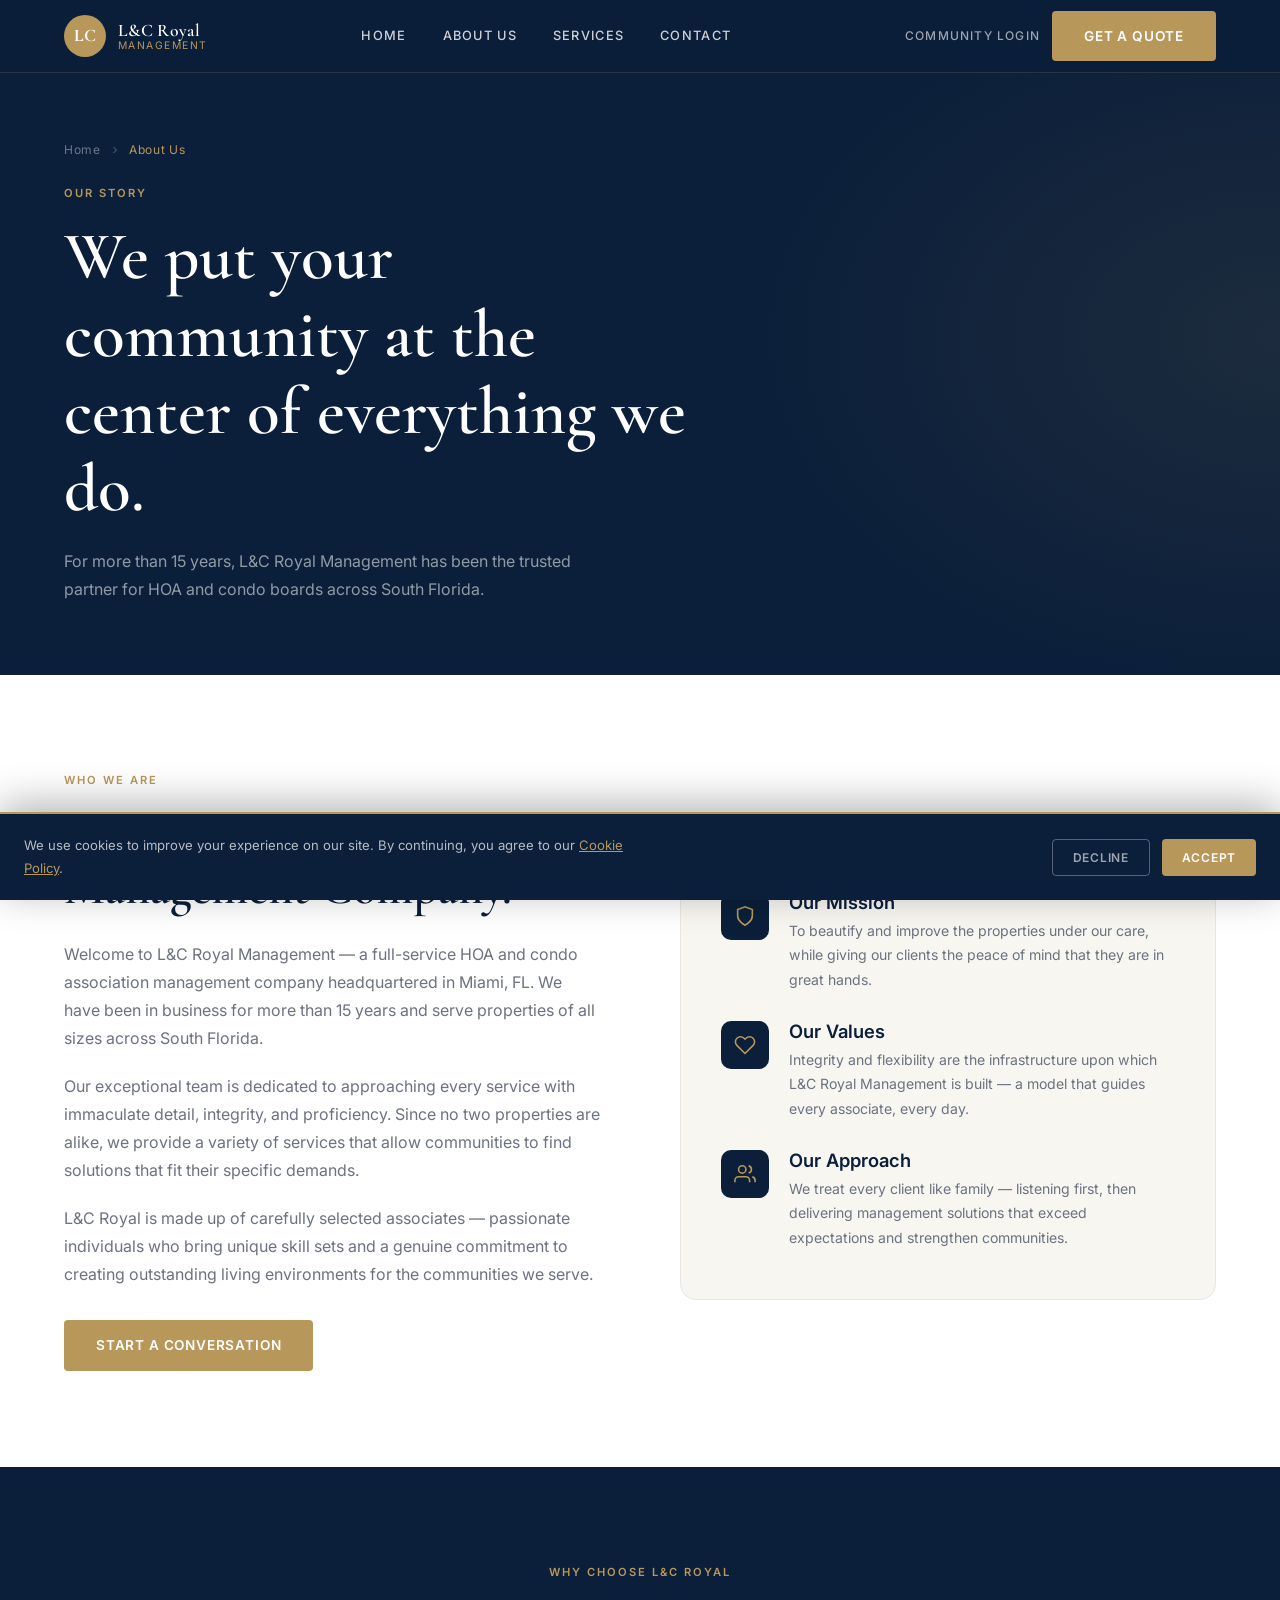
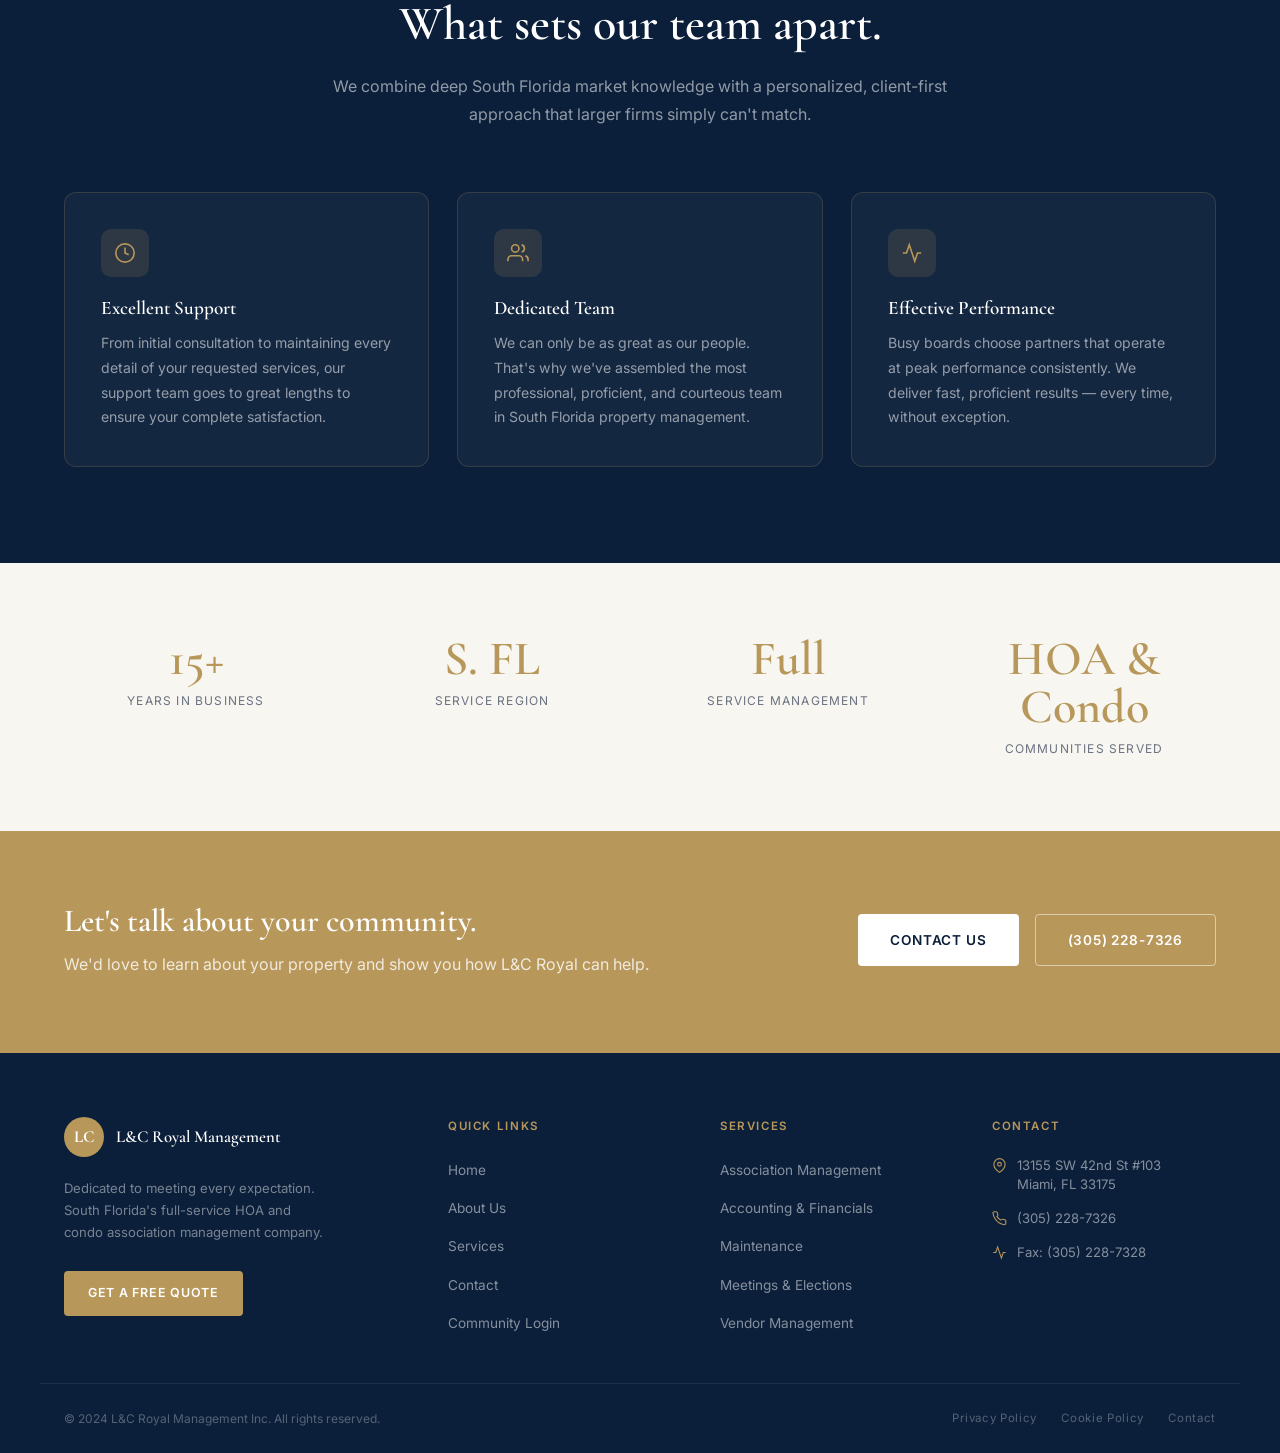
==== about.html @ 563cae00 "Initial build — L&C Royal Management Full static site redesign from lcroyal.com WordPress source.  P" ====
<!DOCTYPE html>
<html lang="en">
<head>
  <meta charset="UTF-8" />
  <meta name="viewport" content="width=device-width, initial-scale=1.0" />
  <title>About Us | L&amp;C Royal Management — Miami, FL</title>
  <meta name="description" content="L&amp;C Royal Management has served South Florida HOA and condo communities for 15+ years. Learn about our mission, values, and the team behind our full-service property management." />
  <link rel="canonical" href="https://lcroyal.com/about" />
  <link rel="icon" type="image/svg+xml" href="images/favicon.svg" />
  <link rel="preconnect" href="https://fonts.googleapis.com" />
  <link rel="preconnect" href="https://fonts.gstatic.com" crossorigin />
  <link href="https://fonts.googleapis.com/css2?family=Cormorant+Garamond:ital,wght@0,400;0,600;0,700;1,400;1,600&family=Inter:wght@400;500;600&display=swap" rel="stylesheet" />
  <link rel="stylesheet" href="css/style.css" />
</head>
<body>

<!-- NAV -->
<header id="nav" role="banner">
  <div class="nav-inner">
    <a href="index.html" class="nav-logo" aria-label="L&C Royal Management home">
      <div class="nav-logo-mark"><span>LC</span></div>
      <div class="nav-logo-text">
        <strong>L&amp;C Royal</strong>
        <em>Management</em>
      </div>
    </a>
    <nav class="nav-links" aria-label="Main navigation">
      <a href="index.html">Home</a>
      <a href="about.html">About Us</a>
      <a href="services.html">Services</a>
      <a href="contact.html">Contact</a>
    </nav>
    <div class="nav-cta">
      <a href="https://lcroyal.com/login" class="nav-login">
        <svg viewBox="0 0 24 24" fill="none" stroke-width="1.75" aria-hidden="true"><path d="M20 21v-2a4 4 0 0 0-4-4H8a4 4 0 0 0-4 4v2"/><circle cx="12" cy="7" r="4"/></svg>
        Community Login
      </a>
      <a href="contact.html" class="btn btn-gold">Get a Quote</a>
    </div>
    <button class="nav-toggle" aria-label="Toggle mobile menu" aria-expanded="false">
      <span></span><span></span><span></span>
    </button>
  </div>
  <nav class="nav-mobile" aria-label="Mobile navigation">
    <a href="index.html">Home</a>
    <a href="about.html">About Us</a>
    <a href="services.html">Services</a>
    <a href="contact.html">Contact</a>
    <div class="mobile-cta">
      <a href="https://lcroyal.com/login" class="btn btn-outline">Community Login</a>
      <a href="contact.html" class="btn btn-gold">Get a Quote</a>
    </div>
  </nav>
</header>

<main id="main">

<!-- PAGE HERO -->
<section class="page-hero" aria-labelledby="page-title">
  <div class="page-hero-inner">
    <nav class="breadcrumb" aria-label="Breadcrumb">
      <a href="index.html">Home</a>
      <svg width="12" height="12" viewBox="0 0 24 24" fill="none" stroke="currentColor" stroke-width="2" aria-hidden="true"><polyline points="9 18 15 12 9 6"/></svg>
      <span>About Us</span>
    </nav>
    <span class="eyebrow">Our Story</span>
    <h1 id="page-title">We put your community at the center of everything we do.</h1>
    <p>For more than 15 years, L&amp;C Royal Management has been the trusted partner for HOA and condo boards across South Florida.</p>
  </div>
</section>

<!-- WHO WE ARE -->
<section style="background:var(--white);" aria-labelledby="who-heading">
  <div class="wrap">
    <div style="display:grid; grid-template-columns:1fr 1fr; gap:80px; align-items:center;">
      <div>
        <span class="eyebrow" style="display:block;margin-bottom:16px;">Who We Are</span>
        <h2 id="who-heading" style="color:var(--navy);margin-bottom:24px;">Florida's Premier Property Management Company.</h2>
        <p style="margin-bottom:20px;">Welcome to L&amp;C Royal Management — a full-service HOA and condo association management company headquartered in Miami, FL. We have been in business for more than 15 years and serve properties of all sizes across South Florida.</p>
        <p style="margin-bottom:20px;">Our exceptional team is dedicated to approaching every service with immaculate detail, integrity, and proficiency. Since no two properties are alike, we provide a variety of services that allow communities to find solutions that fit their specific demands.</p>
        <p style="margin-bottom:32px;">L&amp;C Royal is made up of carefully selected associates — passionate individuals who bring unique skill sets and a genuine commitment to creating outstanding living environments for the communities we serve.</p>
        <a href="contact.html" class="btn btn-gold">Start a Conversation</a>
      </div>
      <div style="background:var(--cream);border-radius:16px;padding:48px 40px;border:1px solid var(--gray-lt);">
        <div style="display:flex;flex-direction:column;gap:28px;">
          <div style="display:flex;gap:20px;align-items:flex-start;">
            <div style="width:48px;height:48px;background:var(--navy);border-radius:10px;display:flex;align-items:center;justify-content:center;flex-shrink:0;">
              <svg width="22" height="22" viewBox="0 0 24 24" fill="none" stroke="var(--gold)" stroke-width="1.75" aria-hidden="true"><path d="M12 22s8-4 8-10V5l-8-3-8 3v7c0 6 8 10 8 10z"/></svg>
            </div>
            <div>
              <h4 style="color:var(--navy);margin-bottom:6px;">Our Mission</h4>
              <p style="font-size:0.88rem;">To beautify and improve the properties under our care, while giving our clients the peace of mind that they are in great hands.</p>
            </div>
          </div>
          <div style="display:flex;gap:20px;align-items:flex-start;">
            <div style="width:48px;height:48px;background:var(--navy);border-radius:10px;display:flex;align-items:center;justify-content:center;flex-shrink:0;">
              <svg width="22" height="22" viewBox="0 0 24 24" fill="none" stroke="var(--gold)" stroke-width="1.75" aria-hidden="true"><path d="M20.84 4.61a5.5 5.5 0 0 0-7.78 0L12 5.67l-1.06-1.06a5.5 5.5 0 0 0-7.78 7.78l1.06 1.06L12 21.23l7.78-7.78 1.06-1.06a5.5 5.5 0 0 0 0-7.78z"/></svg>
            </div>
            <div>
              <h4 style="color:var(--navy);margin-bottom:6px;">Our Values</h4>
              <p style="font-size:0.88rem;">Integrity and flexibility are the infrastructure upon which L&amp;C Royal Management is built — a model that guides every associate, every day.</p>
            </div>
          </div>
          <div style="display:flex;gap:20px;align-items:flex-start;">
            <div style="width:48px;height:48px;background:var(--navy);border-radius:10px;display:flex;align-items:center;justify-content:center;flex-shrink:0;">
              <svg width="22" height="22" viewBox="0 0 24 24" fill="none" stroke="var(--gold)" stroke-width="1.75" aria-hidden="true"><path d="M17 21v-2a4 4 0 0 0-4-4H5a4 4 0 0 0-4 4v2"/><circle cx="9" cy="7" r="4"/><path d="M23 21v-2a4 4 0 0 0-3-3.87"/><path d="M16 3.13a4 4 0 0 1 0 7.75"/></svg>
            </div>
            <div>
              <h4 style="color:var(--navy);margin-bottom:6px;">Our Approach</h4>
              <p style="font-size:0.88rem;">We treat every client like family — listening first, then delivering management solutions that exceed expectations and strengthen communities.</p>
            </div>
          </div>
        </div>
      </div>
    </div>
  </div>
</section>

<!-- WHAT SETS US APART -->
<section style="background:var(--navy);" aria-labelledby="apart-heading">
  <div class="wrap">
    <div class="section-header" style="max-width:680px;margin:0 auto 64px;">
      <span class="eyebrow" style="display:block;margin-bottom:16px;">Why Choose L&amp;C Royal</span>
      <h2 id="apart-heading" style="color:var(--white);margin-bottom:20px;">What sets our team apart.</h2>
      <p style="color:rgba(255,255,255,0.55);">We combine deep South Florida market knowledge with a personalized, client-first approach that larger firms simply can't match.</p>
    </div>
    <div style="display:grid;grid-template-columns:repeat(3,1fr);gap:28px;">
      <div style="background:rgba(255,255,255,0.04);border:1px solid rgba(184,151,90,0.2);border-radius:12px;padding:36px;">
        <div style="width:48px;height:48px;background:rgba(184,151,90,0.15);border-radius:10px;display:flex;align-items:center;justify-content:center;margin-bottom:20px;">
          <svg width="22" height="22" viewBox="0 0 24 24" fill="none" stroke="var(--gold)" stroke-width="1.75" aria-hidden="true"><circle cx="12" cy="12" r="10"/><polyline points="12 6 12 12 16 14"/></svg>
        </div>
        <h3 style="color:var(--white);font-size:1.2rem;margin-bottom:12px;">Excellent Support</h3>
        <p style="color:rgba(255,255,255,0.55);font-size:0.88rem;line-height:1.75;">From initial consultation to maintaining every detail of your requested services, our support team goes to great lengths to ensure your complete satisfaction.</p>
      </div>
      <div style="background:rgba(255,255,255,0.04);border:1px solid rgba(184,151,90,0.2);border-radius:12px;padding:36px;">
        <div style="width:48px;height:48px;background:rgba(184,151,90,0.15);border-radius:10px;display:flex;align-items:center;justify-content:center;margin-bottom:20px;">
          <svg width="22" height="22" viewBox="0 0 24 24" fill="none" stroke="var(--gold)" stroke-width="1.75" aria-hidden="true"><path d="M17 21v-2a4 4 0 0 0-4-4H5a4 4 0 0 0-4 4v2"/><circle cx="9" cy="7" r="4"/><path d="M23 21v-2a4 4 0 0 0-3-3.87"/><path d="M16 3.13a4 4 0 0 1 0 7.75"/></svg>
        </div>
        <h3 style="color:var(--white);font-size:1.2rem;margin-bottom:12px;">Dedicated Team</h3>
        <p style="color:rgba(255,255,255,0.55);font-size:0.88rem;line-height:1.75;">We can only be as great as our people. That's why we've assembled the most professional, proficient, and courteous team in South Florida property management.</p>
      </div>
      <div style="background:rgba(255,255,255,0.04);border:1px solid rgba(184,151,90,0.2);border-radius:12px;padding:36px;">
        <div style="width:48px;height:48px;background:rgba(184,151,90,0.15);border-radius:10px;display:flex;align-items:center;justify-content:center;margin-bottom:20px;">
          <svg width="22" height="22" viewBox="0 0 24 24" fill="none" stroke="var(--gold)" stroke-width="1.75" aria-hidden="true"><polyline points="22 12 18 12 15 21 9 3 6 12 2 12"/></svg>
        </div>
        <h3 style="color:var(--white);font-size:1.2rem;margin-bottom:12px;">Effective Performance</h3>
        <p style="color:rgba(255,255,255,0.55);font-size:0.88rem;line-height:1.75;">Busy boards choose partners that operate at peak performance consistently. We deliver fast, proficient results — every time, without exception.</p>
      </div>
    </div>
  </div>
</section>

<!-- STATS ROW -->
<section style="background:var(--cream);padding:72px 0;" aria-label="Company milestones">
  <div class="wrap">
    <div style="display:grid;grid-template-columns:repeat(4,1fr);gap:32px;text-align:center;">
      <div>
        <div style="font-family:var(--font-display);font-size:3rem;font-weight:600;color:var(--gold);line-height:1;">15+</div>
        <div style="font-size:0.75rem;letter-spacing:0.1em;text-transform:uppercase;color:var(--gray);margin-top:8px;">Years in Business</div>
      </div>
      <div>
        <div style="font-family:var(--font-display);font-size:3rem;font-weight:600;color:var(--gold);line-height:1;">S. FL</div>
        <div style="font-size:0.75rem;letter-spacing:0.1em;text-transform:uppercase;color:var(--gray);margin-top:8px;">Service Region</div>
      </div>
      <div>
        <div style="font-family:var(--font-display);font-size:3rem;font-weight:600;color:var(--gold);line-height:1;">Full</div>
        <div style="font-size:0.75rem;letter-spacing:0.1em;text-transform:uppercase;color:var(--gray);margin-top:8px;">Service Management</div>
      </div>
      <div>
        <div style="font-family:var(--font-display);font-size:3rem;font-weight:600;color:var(--gold);line-height:1;">HOA &amp; Condo</div>
        <div style="font-size:0.75rem;letter-spacing:0.1em;text-transform:uppercase;color:var(--gray);margin-top:8px;">Communities Served</div>
      </div>
    </div>
  </div>
</section>

<!-- CTA -->
<section id="cta-band" aria-labelledby="about-cta">
  <div class="cta-band-inner">
    <div class="cta-band-text">
      <h2 id="about-cta">Let's talk about your community.</h2>
      <p>We'd love to learn about your property and show you how L&amp;C Royal can help.</p>
    </div>
    <div class="cta-band-actions">
      <a href="contact.html" class="btn btn-white">Contact Us</a>
      <a href="tel:3052287326" class="btn btn-outline" style="border-color:rgba(255,255,255,0.5);color:#fff;">(305) 228-7326</a>
    </div>
  </div>
</section>

</main>

<!-- FOOTER -->
<footer id="footer" role="contentinfo">
  <div class="footer-inner">
    <div class="footer-brand">
      <div class="footer-logo">
        <div class="footer-logo-mark"><span>LC</span></div>
        <span class="footer-brand-name">L&amp;C Royal Management</span>
      </div>
      <p class="footer-tagline">Dedicated to meeting every expectation. South Florida's full-service HOA and condo association management company.</p>
      <a href="contact.html" class="btn btn-gold" style="font-size:0.78rem;padding:12px 24px;">Get a Free Quote</a>
    </div>
    <div class="footer-col">
      <h5>Quick Links</h5>
      <ul>
        <li><a href="index.html">Home</a></li>
        <li><a href="about.html">About Us</a></li>
        <li><a href="services.html">Services</a></li>
        <li><a href="contact.html">Contact</a></li>
        <li><a href="https://lcroyal.com/login">Community Login</a></li>
      </ul>
    </div>
    <div class="footer-col">
      <h5>Services</h5>
      <ul>
        <li><a href="services.html">Association Management</a></li>
        <li><a href="services.html">Accounting &amp; Financials</a></li>
        <li><a href="services.html">Maintenance</a></li>
        <li><a href="services.html">Meetings &amp; Elections</a></li>
        <li><a href="services.html">Vendor Management</a></li>
      </ul>
    </div>
    <div class="footer-col">
      <h5>Contact</h5>
      <div class="footer-contact-item">
        <svg viewBox="0 0 24 24" fill="none" stroke-width="1.75" aria-hidden="true"><path d="M21 10c0 7-9 13-9 13s-9-6-9-13a9 9 0 0 1 18 0z"/><circle cx="12" cy="10" r="3"/></svg>
        <span>13155 SW 42nd St #103<br>Miami, FL 33175</span>
      </div>
      <div class="footer-contact-item">
        <svg viewBox="0 0 24 24" fill="none" stroke-width="1.75" aria-hidden="true"><path d="M22 16.92v3a2 2 0 0 1-2.18 2 19.79 19.79 0 0 1-8.63-3.07A19.5 19.5 0 0 1 4.69 12a19.79 19.79 0 0 1-3.07-8.67A2 2 0 0 1 3.6 1.21h3a2 2 0 0 1 2 1.72c.127.96.361 1.903.7 2.81a2 2 0 0 1-.45 2.11L7.91 8.6a16 16 0 0 0 6 6l1.27-.85a2 2 0 0 1 2.11-.45c.907.339 1.85.573 2.81.7A2 2 0 0 1 22 16.92z"/></svg>
        <a href="tel:3052287326">(305) 228-7326</a>
      </div>
      <div class="footer-contact-item">
        <svg viewBox="0 0 24 24" fill="none" stroke-width="1.75" aria-hidden="true"><polyline points="22 12 18 12 15 21 9 3 6 12 2 12"/></svg>
        <span>Fax: (305) 228-7328</span>
      </div>
    </div>
  </div>
  <div class="footer-bottom">
    <p class="footer-copy">&copy; 2024 L&amp;C Royal Management Inc. All rights reserved.</p>
    <div class="footer-legal">
      <a href="privacy.html">Privacy Policy</a>
      <a href="privacy.html#cookies">Cookie Policy</a>
      <a href="contact.html">Contact</a>
    </div>
  </div>
</footer>

<div id="cookie-banner" style="display:none;" role="dialog" aria-label="Cookie consent">
  <p>We use cookies to improve your experience on our site. By continuing, you agree to our <a href="privacy.html">Cookie Policy</a>.</p>
  <div class="cookie-actions">
    <button id="cookie-decline" class="btn btn-outline" style="font-size:0.75rem;padding:10px 20px;border-color:rgba(255,255,255,0.3);color:rgba(255,255,255,0.6);">Decline</button>
    <button id="cookie-accept" class="btn btn-gold" style="font-size:0.75rem;padding:10px 20px;">Accept</button>
  </div>
</div>
<script src="js/main.js" defer></script>
</body>
</html>
---- css/style.css ----
/* =========================================
   L&C Royal Management — style.css
   ThatsKrispy Agency Build
   ========================================= */

/* --- Tokens --- */
:root {
  --navy:    #0B1F3A;
  --gold:    #B8975A;
  --gold-lt: #D4B07A;
  --cream:   #F8F6F1;
  --white:   #FFFFFF;
  --gray:    #6B7280;
  --gray-lt: #E9E7E2;
  --text:    #1A1A2E;

  --font-display: 'Cormorant Garamond', Georgia, serif;
  --font-body:    'Inter', system-ui, sans-serif;

  --max:   1200px;
  --r:     4px;
  --trans: 0.25s ease;
}

/* --- Reset --- */
*, *::before, *::after { box-sizing: border-box; margin: 0; padding: 0; }
html { scroll-behavior: smooth; }
body {
  font-family: var(--font-body);
  color: var(--text);
  background: var(--white);
  line-height: 1.65;
  font-size: 16px;
  -webkit-font-smoothing: antialiased;
}
img { display: block; max-width: 100%; height: auto; }
a { color: inherit; text-decoration: none; }
ul { list-style: none; }
button { cursor: pointer; font-family: inherit; border: none; background: none; }

/* --- Typography Scale --- */
.eyebrow {
  font-family: var(--font-body);
  font-size: 0.7rem;
  font-weight: 600;
  letter-spacing: 0.18em;
  text-transform: uppercase;
  color: var(--gold);
}
h1, h2, h3, h4 { font-family: var(--font-display); line-height: 1.15; font-weight: 600; }
h1 { font-size: clamp(2.6rem, 5.5vw, 4.2rem); }
h2 { font-size: clamp(2rem, 4vw, 3rem); }
h3 { font-size: clamp(1.3rem, 2.5vw, 1.75rem); }
h4 { font-size: 1.15rem; font-weight: 600; font-family: var(--font-body); }
p  { color: var(--gray); line-height: 1.75; }

/* --- Containers --- */
.wrap { max-width: var(--max); margin: 0 auto; padding: 0 24px; }
section { padding: 96px 0; }

/* --- Buttons --- */
.btn {
  display: inline-flex;
  align-items: center;
  gap: 8px;
  padding: 14px 32px;
  border-radius: var(--r);
  font-size: 0.85rem;
  font-weight: 600;
  letter-spacing: 0.06em;
  text-transform: uppercase;
  transition: var(--trans);
}
.btn-gold {
  background: var(--gold);
  color: var(--white);
}
.btn-gold:hover { background: var(--gold-lt); transform: translateY(-2px); }
.btn-outline {
  border: 1.5px solid var(--gold);
  color: var(--gold);
}
.btn-outline:hover { background: var(--gold); color: var(--white); transform: translateY(-2px); }
.btn-white {
  background: var(--white);
  color: var(--navy);
}
.btn-white:hover { background: var(--cream); transform: translateY(-2px); }

/* =========================================
   NAV
   ========================================= */
#nav {
  position: fixed;
  top: 0; left: 0; right: 0;
  z-index: 100;
  background: rgba(11, 31, 58, 0.96);
  backdrop-filter: blur(12px);
  -webkit-backdrop-filter: blur(12px);
  border-bottom: 1px solid rgba(184,151,90,0.18);
  transition: box-shadow var(--trans);
}
#nav.scrolled { box-shadow: 0 4px 32px rgba(0,0,0,0.25); }
.nav-inner {
  max-width: var(--max);
  margin: 0 auto;
  padding: 0 24px;
  height: 72px;
  display: flex;
  align-items: center;
  justify-content: space-between;
}
.nav-logo { display: flex; align-items: center; gap: 12px; }
.nav-logo-mark {
  width: 42px;
  height: 42px;
  background: var(--gold);
  border-radius: 50%;
  display: flex;
  align-items: center;
  justify-content: center;
  flex-shrink: 0;
}
.nav-logo-mark span {
  font-family: var(--font-display);
  font-size: 1.1rem;
  font-weight: 700;
  color: var(--white);
  letter-spacing: -0.02em;
}
.nav-logo-text {
  display: flex;
  flex-direction: column;
  line-height: 1.1;
}
.nav-logo-text strong {
  font-family: var(--font-display);
  font-size: 1.1rem;
  color: var(--white);
  font-weight: 600;
  letter-spacing: 0.02em;
}
.nav-logo-text em {
  font-style: normal;
  font-size: 0.65rem;
  letter-spacing: 0.14em;
  text-transform: uppercase;
  color: var(--gold);
}
.nav-links {
  display: flex;
  align-items: center;
  gap: 36px;
}
.nav-links a {
  color: rgba(255,255,255,0.8);
  font-size: 0.8rem;
  letter-spacing: 0.1em;
  text-transform: uppercase;
  font-weight: 500;
  transition: color var(--trans);
  position: relative;
}
.nav-links a::after {
  content: '';
  position: absolute;
  bottom: -4px; left: 0; right: 0;
  height: 1px;
  background: var(--gold);
  transform: scaleX(0);
  transition: transform var(--trans);
  transform-origin: left;
}
.nav-links a:hover { color: var(--white); }
.nav-links a:hover::after { transform: scaleX(1); }
.nav-cta {
  display: flex;
  align-items: center;
  gap: 12px;
}
.nav-login {
  font-size: 0.75rem;
  letter-spacing: 0.1em;
  text-transform: uppercase;
  color: rgba(255,255,255,0.6);
  font-weight: 500;
  transition: color var(--trans);
  display: flex;
  align-items: center;
  gap: 6px;
}
.nav-login:hover { color: var(--gold); }
.nav-login svg { width: 14px; height: 14px; }

/* Hamburger */
.nav-toggle {
  display: none;
  flex-direction: column;
  justify-content: center;
  align-items: center;
  gap: 5px;
  width: 40px;
  height: 40px;
  padding: 8px;
}
.nav-toggle span {
  display: block;
  width: 22px;
  height: 2px;
  background: var(--white);
  border-radius: 2px;
  transition: var(--trans);
}
.nav-toggle.open span:nth-child(1) { transform: translateY(7px) rotate(45deg); }
.nav-toggle.open span:nth-child(2) { opacity: 0; }
.nav-toggle.open span:nth-child(3) { transform: translateY(-7px) rotate(-45deg); }

/* Mobile menu */
.nav-mobile {
  display: none;
  flex-direction: column;
  background: var(--navy);
  border-top: 1px solid rgba(184,151,90,0.15);
  padding: 24px;
  gap: 4px;
}
.nav-mobile a {
  color: rgba(255,255,255,0.8);
  font-size: 0.85rem;
  letter-spacing: 0.1em;
  text-transform: uppercase;
  font-weight: 500;
  padding: 12px 0;
  border-bottom: 1px solid rgba(255,255,255,0.06);
  display: block;
  transition: color var(--trans);
}
.nav-mobile a:last-child { border-bottom: none; }
.nav-mobile a:hover { color: var(--gold); }
.nav-mobile .mobile-cta {
  margin-top: 20px;
  display: flex;
  flex-direction: column;
  gap: 12px;
}

/* =========================================
   HERO
   ========================================= */
#hero {
  min-height: 100vh;
  background: var(--navy);
  display: flex;
  align-items: center;
  position: relative;
  overflow: hidden;
  padding: 100px 0 60px;
}
.hero-bg {
  position: absolute;
  inset: 0;
  background:
    radial-gradient(ellipse 60% 80% at 110% 50%, rgba(184,151,90,0.12) 0%, transparent 60%),
    radial-gradient(ellipse 50% 60% at -10% 80%, rgba(184,151,90,0.08) 0%, transparent 55%);
  pointer-events: none;
}
.hero-grid-lines {
  position: absolute;
  inset: 0;
  background-image:
    linear-gradient(rgba(184,151,90,0.04) 1px, transparent 1px),
    linear-gradient(90deg, rgba(184,151,90,0.04) 1px, transparent 1px);
  background-size: 80px 80px;
  pointer-events: none;
}
.hero-inner {
  position: relative;
  max-width: var(--max);
  margin: 0 auto;
  padding: 0 24px;
  display: grid;
  grid-template-columns: 1fr 1fr;
  gap: 64px;
  align-items: center;
}
.hero-content { }
.hero-eyebrow {
  display: inline-flex;
  align-items: center;
  gap: 10px;
  margin-bottom: 28px;
}
.hero-eyebrow::before {
  content: '';
  width: 28px;
  height: 1px;
  background: var(--gold);
}
.hero-eyebrow .eyebrow { color: var(--gold); }
.hero-content h1 {
  color: var(--white);
  margin-bottom: 24px;
  font-weight: 300;
}
.hero-content h1 strong { font-weight: 700; display: block; }
.hero-content p {
  font-size: 1.05rem;
  color: rgba(255,255,255,0.65);
  max-width: 480px;
  margin-bottom: 40px;
  line-height: 1.8;
}
.hero-actions { display: flex; gap: 16px; flex-wrap: wrap; }
.hero-stats {
  display: flex;
  gap: 40px;
  margin-top: 56px;
  padding-top: 40px;
  border-top: 1px solid rgba(255,255,255,0.1);
}
.hero-stat-num {
  font-family: var(--font-display);
  font-size: 2.4rem;
  font-weight: 600;
  color: var(--gold);
  line-height: 1;
}
.hero-stat-label {
  font-size: 0.72rem;
  letter-spacing: 0.1em;
  text-transform: uppercase;
  color: rgba(255,255,255,0.45);
  margin-top: 4px;
}
.hero-visual {
  position: relative;
  display: flex;
  align-items: center;
  justify-content: center;
}
.hero-card-stack { position: relative; width: 100%; max-width: 420px; margin: 0 auto; }
.hero-card-main {
  background: rgba(255,255,255,0.04);
  border: 1px solid rgba(184,151,90,0.25);
  border-radius: 16px;
  padding: 40px;
  backdrop-filter: blur(12px);
}
.hero-card-icon {
  width: 56px;
  height: 56px;
  background: rgba(184,151,90,0.15);
  border-radius: 12px;
  display: flex;
  align-items: center;
  justify-content: center;
  margin-bottom: 24px;
}
.hero-card-icon svg { width: 28px; height: 28px; stroke: var(--gold); }
.hero-card-main h3 {
  font-family: var(--font-display);
  font-size: 1.4rem;
  color: var(--white);
  margin-bottom: 12px;
}
.hero-card-main p {
  font-size: 0.88rem;
  color: rgba(255,255,255,0.55);
  line-height: 1.7;
}
.hero-pill {
  display: inline-flex;
  align-items: center;
  gap: 6px;
  background: rgba(184,151,90,0.1);
  border: 1px solid rgba(184,151,90,0.2);
  border-radius: 100px;
  padding: 6px 14px;
  font-size: 0.72rem;
  color: var(--gold-lt);
  letter-spacing: 0.05em;
  margin-top: 20px;
}
.hero-pill::before {
  content: '';
  width: 6px;
  height: 6px;
  background: var(--gold);
  border-radius: 50%;
}
.hero-badge {
  position: absolute;
  bottom: -20px;
  right: -20px;
  background: var(--gold);
  border-radius: 12px;
  padding: 20px;
  text-align: center;
  box-shadow: 0 12px 40px rgba(184,151,90,0.4);
}
.hero-badge-num {
  font-family: var(--font-display);
  font-size: 2rem;
  font-weight: 700;
  color: var(--white);
  line-height: 1;
}
.hero-badge-txt {
  font-size: 0.65rem;
  letter-spacing: 0.1em;
  text-transform: uppercase;
  color: rgba(255,255,255,0.8);
  margin-top: 2px;
}

/* =========================================
   TRUST BAR
   ========================================= */
#trust {
  background: var(--cream);
  padding: 40px 0;
  border-top: 1px solid var(--gray-lt);
  border-bottom: 1px solid var(--gray-lt);
}
.trust-inner {
  max-width: var(--max);
  margin: 0 auto;
  padding: 0 24px;
  display: flex;
  align-items: center;
  justify-content: center;
  gap: 48px;
  flex-wrap: wrap;
}
.trust-item {
  display: flex;
  align-items: center;
  gap: 10px;
  font-size: 0.78rem;
  font-weight: 600;
  letter-spacing: 0.08em;
  text-transform: uppercase;
  color: var(--navy);
}
.trust-item svg { width: 18px; height: 18px; stroke: var(--gold); flex-shrink: 0; }
.trust-divider {
  width: 1px;
  height: 28px;
  background: var(--gray-lt);
}

/* =========================================
   SERVICES OVERVIEW
   ========================================= */
#services-overview { background: var(--white); }
.section-header { text-align: center; max-width: 680px; margin: 0 auto 64px; }
.section-header .eyebrow { display: block; margin-bottom: 16px; }
.section-header h2 { color: var(--navy); margin-bottom: 20px; }
.section-header p { font-size: 1rem; }
.services-grid {
  display: grid;
  grid-template-columns: repeat(3, 1fr);
  gap: 28px;
}
.service-card {
  background: var(--cream);
  border-radius: 12px;
  padding: 40px 36px;
  border: 1px solid transparent;
  transition: var(--trans);
  position: relative;
  overflow: hidden;
}
.service-card::before {
  content: '';
  position: absolute;
  bottom: 0; left: 0; right: 0;
  height: 3px;
  background: var(--gold);
  transform: scaleX(0);
  transition: transform var(--trans);
  transform-origin: left;
}
.service-card:hover {
  border-color: var(--gold-lt);
  transform: translateY(-6px);
  box-shadow: 0 20px 60px rgba(0,0,0,0.08);
}
.service-card:hover::before { transform: scaleX(1); }
.service-card-icon {
  width: 52px;
  height: 52px;
  background: var(--navy);
  border-radius: 12px;
  display: flex;
  align-items: center;
  justify-content: center;
  margin-bottom: 28px;
}
.service-card-icon svg { width: 24px; height: 24px; stroke: var(--gold); }
.service-card h3 { font-size: 1.3rem; color: var(--navy); margin-bottom: 14px; }
.service-card p { font-size: 0.9rem; line-height: 1.75; }

/* =========================================
   ABOUT SPLIT
   ========================================= */
#about-split { background: var(--navy); }
.about-inner {
  max-width: var(--max);
  margin: 0 auto;
  padding: 0 24px;
  display: grid;
  grid-template-columns: 1fr 1fr;
  gap: 80px;
  align-items: center;
}
.about-visual { position: relative; }
.about-visual-box {
  background: rgba(255,255,255,0.05);
  border: 1px solid rgba(184,151,90,0.2);
  border-radius: 16px;
  padding: 48px 40px;
  position: relative;
}
.about-quote {
  font-family: var(--font-display);
  font-size: 1.6rem;
  color: var(--white);
  line-height: 1.4;
  font-style: italic;
  margin-bottom: 28px;
}
.about-quote-mark {
  font-family: var(--font-display);
  font-size: 5rem;
  line-height: 0.6;
  color: var(--gold);
  opacity: 0.4;
  display: block;
  margin-bottom: 16px;
}
.about-values {
  display: flex;
  flex-direction: column;
  gap: 20px;
  margin-top: 32px;
}
.about-value {
  display: flex;
  align-items: flex-start;
  gap: 16px;
}
.about-value-icon {
  width: 36px;
  height: 36px;
  background: rgba(184,151,90,0.15);
  border-radius: 8px;
  display: flex;
  align-items: center;
  justify-content: center;
  flex-shrink: 0;
}
.about-value-icon svg { width: 16px; height: 16px; stroke: var(--gold); }
.about-value-txt strong { display: block; color: var(--white); font-size: 0.9rem; margin-bottom: 2px; }
.about-value-txt span { font-size: 0.82rem; color: rgba(255,255,255,0.5); }
.about-content { }
.about-content .eyebrow { margin-bottom: 16px; display: block; }
.about-content h2 { color: var(--white); margin-bottom: 24px; }
.about-content p { color: rgba(255,255,255,0.6); line-height: 1.8; margin-bottom: 20px; font-size: 0.95rem; }
.about-content p:last-of-type { margin-bottom: 36px; }
.about-milestones {
  display: grid;
  grid-template-columns: 1fr 1fr;
  gap: 20px;
  margin-top: 40px;
  padding-top: 36px;
  border-top: 1px solid rgba(255,255,255,0.1);
}
.milestone { }
.milestone-num {
  font-family: var(--font-display);
  font-size: 2.2rem;
  font-weight: 600;
  color: var(--gold);
  line-height: 1;
}
.milestone-label {
  font-size: 0.75rem;
  letter-spacing: 0.08em;
  text-transform: uppercase;
  color: rgba(255,255,255,0.4);
  margin-top: 4px;
}

/* =========================================
   SERVICES DETAIL
   ========================================= */
#services-detail { background: var(--cream); }
.services-detail-header {
  max-width: var(--max);
  margin: 0 auto;
  padding: 0 24px;
  display: grid;
  grid-template-columns: 1fr 1fr;
  gap: 80px;
  align-items: start;
  margin-bottom: 64px;
}
.services-detail-header .left .eyebrow { display: block; margin-bottom: 16px; }
.services-detail-header .left h2 { color: var(--navy); }
.services-detail-header .right p { line-height: 1.8; margin-bottom: 20px; font-size: 0.95rem; }
.services-detail-header .right p strong { color: var(--navy); font-weight: 600; }
.services-list-grid {
  max-width: var(--max);
  margin: 0 auto;
  padding: 0 24px;
  display: grid;
  grid-template-columns: repeat(3, 1fr);
  gap: 16px;
}
.service-list-item {
  background: var(--white);
  border-radius: 10px;
  padding: 24px 28px;
  display: flex;
  align-items: flex-start;
  gap: 14px;
  border: 1px solid var(--gray-lt);
  transition: var(--trans);
}
.service-list-item:hover {
  border-color: var(--gold-lt);
  box-shadow: 0 8px 32px rgba(0,0,0,0.06);
}
.service-list-check {
  width: 22px;
  height: 22px;
  background: rgba(184,151,90,0.12);
  border-radius: 50%;
  display: flex;
  align-items: center;
  justify-content: center;
  flex-shrink: 0;
  margin-top: 1px;
}
.service-list-check svg { width: 12px; height: 12px; stroke: var(--gold); stroke-width: 2.5; }
.service-list-item p {
  font-size: 0.88rem;
  color: var(--text);
  line-height: 1.55;
}

/* =========================================
   PROCESS
   ========================================= */
#process { background: var(--white); }
.process-grid {
  display: grid;
  grid-template-columns: repeat(4, 1fr);
  gap: 0;
  position: relative;
}
.process-grid::before {
  content: '';
  position: absolute;
  top: 40px;
  left: calc(12.5% + 20px);
  right: calc(12.5% + 20px);
  height: 1px;
  background: repeating-linear-gradient(90deg, var(--gold) 0, var(--gold) 6px, transparent 6px, transparent 16px);
}
.process-step {
  display: flex;
  flex-direction: column;
  align-items: center;
  text-align: center;
  padding: 0 20px;
  position: relative;
}
.process-num {
  width: 80px;
  height: 80px;
  background: var(--navy);
  border-radius: 50%;
  display: flex;
  align-items: center;
  justify-content: center;
  margin-bottom: 28px;
  position: relative;
  z-index: 1;
  border: 3px solid var(--cream);
}
.process-step:nth-child(odd) .process-num { background: var(--gold); }
.process-num span {
  font-family: var(--font-display);
  font-size: 1.6rem;
  font-weight: 600;
  color: var(--white);
  line-height: 1;
}
.process-step h4 { color: var(--navy); margin-bottom: 10px; }
.process-step p { font-size: 0.85rem; line-height: 1.65; }

/* =========================================
   CTA BAND
   ========================================= */
#cta-band {
  background: var(--gold);
  padding: 72px 0;
}
.cta-band-inner {
  max-width: var(--max);
  margin: 0 auto;
  padding: 0 24px;
  display: flex;
  align-items: center;
  justify-content: space-between;
  gap: 40px;
}
.cta-band-text h2 { color: var(--white); margin-bottom: 10px; font-size: 2rem; }
.cta-band-text p { color: rgba(255,255,255,0.8); font-size: 1rem; }
.cta-band-actions { display: flex; gap: 16px; flex-shrink: 0; flex-wrap: wrap; }

/* =========================================
   CONTACT
   ========================================= */
#contact { background: var(--cream); }
.contact-inner {
  max-width: var(--max);
  margin: 0 auto;
  padding: 0 24px;
  display: grid;
  grid-template-columns: 1fr 1.4fr;
  gap: 64px;
  align-items: start;
}
.contact-info { }
.contact-info .eyebrow { display: block; margin-bottom: 16px; }
.contact-info h2 { color: var(--navy); margin-bottom: 20px; }
.contact-info p { margin-bottom: 36px; font-size: 0.95rem; }
.contact-details { display: flex; flex-direction: column; gap: 20px; }
.contact-detail {
  display: flex;
  align-items: flex-start;
  gap: 16px;
}
.contact-detail-icon {
  width: 44px;
  height: 44px;
  background: var(--navy);
  border-radius: 10px;
  display: flex;
  align-items: center;
  justify-content: center;
  flex-shrink: 0;
}
.contact-detail-icon svg { width: 20px; height: 20px; stroke: var(--gold); }
.contact-detail-txt strong { display: block; font-size: 0.78rem; letter-spacing: 0.08em; text-transform: uppercase; color: var(--gray); margin-bottom: 2px; }
.contact-detail-txt a, .contact-detail-txt span {
  font-size: 0.95rem;
  color: var(--navy);
  font-weight: 500;
  transition: color var(--trans);
}
.contact-detail-txt a:hover { color: var(--gold); }
.contact-login-box {
  margin-top: 36px;
  background: var(--navy);
  border-radius: 12px;
  padding: 28px;
  text-align: center;
}
.contact-login-box p { color: rgba(255,255,255,0.6); font-size: 0.85rem; margin-bottom: 16px; }
.contact-form {
  background: var(--white);
  border-radius: 16px;
  padding: 48px;
  box-shadow: 0 4px 40px rgba(0,0,0,0.06);
  border: 1px solid var(--gray-lt);
}
.contact-form h3 { color: var(--navy); margin-bottom: 8px; font-size: 1.4rem; }
.contact-form .form-sub { font-size: 0.85rem; color: var(--gray); margin-bottom: 32px; }
.form-row { display: grid; grid-template-columns: 1fr 1fr; gap: 16px; }
.form-group { display: flex; flex-direction: column; gap: 6px; margin-bottom: 20px; }
.form-group label {
  font-size: 0.75rem;
  font-weight: 600;
  letter-spacing: 0.08em;
  text-transform: uppercase;
  color: var(--navy);
}
.form-group input,
.form-group select,
.form-group textarea {
  width: 100%;
  padding: 12px 16px;
  border: 1.5px solid var(--gray-lt);
  border-radius: var(--r);
  font-family: var(--font-body);
  font-size: 0.9rem;
  color: var(--text);
  background: var(--white);
  transition: border-color var(--trans);
  outline: none;
}
.form-group input:focus,
.form-group select:focus,
.form-group textarea:focus { border-color: var(--gold); }
.form-group textarea { resize: vertical; min-height: 120px; }
.form-group select { appearance: none; background-image: url("data:image/svg+xml,%3Csvg xmlns='http://www.w3.org/2000/svg' width='16' height='16' viewBox='0 0 24 24' fill='none' stroke='%236B7280' stroke-width='2'%3E%3Cpath d='M6 9l6 6 6-6'/%3E%3C/svg%3E"); background-repeat: no-repeat; background-position: right 14px center; }
.form-submit { width: 100%; margin-top: 8px; justify-content: center; font-size: 0.85rem; padding: 16px; }
#form-success, #form-error { display: none; padding: 14px 18px; border-radius: var(--r); font-size: 0.88rem; margin-top: 12px; }
#form-success { background: #d1fae5; color: #065f46; }
#form-error { background: #fee2e2; color: #991b1b; }

/* =========================================
   MAP
   ========================================= */
#map-section { padding: 0; }
#map-section iframe {
  width: 100%;
  height: 380px;
  border: none;
  display: block;
  filter: grayscale(20%) contrast(1.05);
}

/* =========================================
   FOOTER
   ========================================= */
#footer {
  background: var(--navy);
  padding: 64px 0 0;
  border-top: 3px solid var(--gold);
}
.footer-inner {
  max-width: var(--max);
  margin: 0 auto;
  padding: 0 24px;
  display: grid;
  grid-template-columns: 1.5fr 1fr 1fr 1fr;
  gap: 48px;
}
.footer-brand { }
.footer-logo {
  display: flex;
  align-items: center;
  gap: 12px;
  margin-bottom: 20px;
}
.footer-logo-mark {
  width: 40px;
  height: 40px;
  background: var(--gold);
  border-radius: 50%;
  display: flex;
  align-items: center;
  justify-content: center;
}
.footer-logo-mark span {
  font-family: var(--font-display);
  font-size: 1.05rem;
  font-weight: 700;
  color: var(--white);
}
.footer-brand-name {
  font-family: var(--font-display);
  font-size: 1.05rem;
  color: var(--white);
  font-weight: 600;
}
.footer-tagline {
  font-size: 0.82rem;
  color: rgba(255,255,255,0.45);
  line-height: 1.7;
  max-width: 260px;
  margin-bottom: 28px;
}
.footer-col h5 {
  font-size: 0.72rem;
  letter-spacing: 0.14em;
  text-transform: uppercase;
  color: var(--gold);
  font-family: var(--font-body);
  font-weight: 600;
  margin-bottom: 20px;
}
.footer-col ul { display: flex; flex-direction: column; gap: 12px; }
.footer-col ul a {
  font-size: 0.85rem;
  color: rgba(255,255,255,0.5);
  transition: color var(--trans);
}
.footer-col ul a:hover { color: var(--gold); }
.footer-contact-item {
  display: flex;
  align-items: flex-start;
  gap: 10px;
  margin-bottom: 14px;
}
.footer-contact-item svg { width: 15px; height: 15px; stroke: var(--gold); flex-shrink: 0; margin-top: 2px; }
.footer-contact-item span, .footer-contact-item a {
  font-size: 0.82rem;
  color: rgba(255,255,255,0.5);
  line-height: 1.5;
  transition: color var(--trans);
}
.footer-contact-item a:hover { color: var(--gold); }
.footer-bottom {
  margin-top: 48px;
  border-top: 1px solid rgba(255,255,255,0.08);
  padding: 24px;
  max-width: var(--max);
  margin-left: auto;
  margin-right: auto;
  display: flex;
  align-items: center;
  justify-content: space-between;
  flex-wrap: wrap;
  gap: 16px;
}
.footer-copy {
  font-size: 0.75rem;
  color: rgba(255,255,255,0.3);
}
.footer-legal {
  display: flex;
  gap: 24px;
}
.footer-legal a {
  font-size: 0.72rem;
  color: rgba(255,255,255,0.3);
  letter-spacing: 0.06em;
  transition: color var(--trans);
}
.footer-legal a:hover { color: var(--gold); }

/* =========================================
   PAGE HEADERS
   ========================================= */
.page-hero {
  background: var(--navy);
  padding: 140px 0 72px;
  position: relative;
  overflow: hidden;
}
.page-hero::before {
  content: '';
  position: absolute;
  inset: 0;
  background: radial-gradient(ellipse 70% 90% at 100% 50%, rgba(184,151,90,0.1) 0%, transparent 60%);
}
.page-hero-inner {
  max-width: var(--max);
  margin: 0 auto;
  padding: 0 24px;
  position: relative;
}
.page-hero .eyebrow { display: block; margin-bottom: 16px; }
.page-hero h1 { color: var(--white); max-width: 640px; margin-bottom: 20px; }
.page-hero p { color: rgba(255,255,255,0.55); max-width: 540px; font-size: 1rem; }
.breadcrumb {
  display: flex;
  align-items: center;
  gap: 8px;
  font-size: 0.75rem;
  color: rgba(255,255,255,0.35);
  margin-bottom: 24px;
  letter-spacing: 0.06em;
}
.breadcrumb a { color: rgba(255,255,255,0.4); transition: color var(--trans); }
.breadcrumb a:hover { color: var(--gold); }
.breadcrumb span { color: var(--gold); }

/* =========================================
   PRIVACY / LEGAL
   ========================================= */
#legal-content {
  max-width: 800px;
  margin: 0 auto;
  padding: 96px 24px;
}
#legal-content h2 { color: var(--navy); margin: 48px 0 16px; font-size: 1.5rem; }
#legal-content h2:first-child { margin-top: 0; }
#legal-content p { font-size: 0.92rem; margin-bottom: 16px; }
#legal-content ul { margin: 12px 0 20px 24px; list-style: disc; }
#legal-content ul li { font-size: 0.92rem; color: var(--gray); margin-bottom: 8px; }

/* =========================================
   COOKIE BANNER
   ========================================= */
#cookie-banner {
  position: fixed;
  bottom: 0; left: 0; right: 0;
  background: var(--navy);
  border-top: 2px solid var(--gold);
  padding: 20px 24px;
  z-index: 200;
  display: flex;
  align-items: center;
  justify-content: space-between;
  gap: 24px;
  flex-wrap: wrap;
  box-shadow: 0 -8px 40px rgba(0,0,0,0.3);
}
#cookie-banner p { font-size: 0.82rem; color: rgba(255,255,255,0.7); max-width: 640px; }
#cookie-banner a { color: var(--gold); text-decoration: underline; }
.cookie-actions { display: flex; gap: 12px; flex-shrink: 0; }

/* =========================================
   RESPONSIVE
   ========================================= */
@media (max-width: 1024px) {
  .services-grid { grid-template-columns: 1fr 1fr; }
  .process-grid { grid-template-columns: 1fr 1fr; }
  .process-grid::before { display: none; }
  .footer-inner { grid-template-columns: 1fr 1fr; }
}

@media (max-width: 900px) {
  section { padding: 72px 0; }
  .hero-inner { grid-template-columns: 1fr; gap: 48px; }
  .hero-visual { display: none; }
  .about-inner { grid-template-columns: 1fr; gap: 48px; }
  .services-detail-header { grid-template-columns: 1fr; gap: 32px; }
  .contact-inner { grid-template-columns: 1fr; gap: 48px; }
  .cta-band-inner { flex-direction: column; text-align: center; }
}

@media (max-width: 768px) {
  .nav-links, .nav-login { display: none; }
  .nav-toggle { display: flex; }
  .nav-mobile.open { display: flex; }
  .services-grid { grid-template-columns: 1fr; }
  .services-list-grid { grid-template-columns: 1fr; }
  .process-grid { grid-template-columns: 1fr; }
  .form-row { grid-template-columns: 1fr; }
  .footer-inner { grid-template-columns: 1fr 1fr; }
  .hero-stats { gap: 28px; flex-wrap: wrap; }
  .about-milestones { grid-template-columns: 1fr 1fr; }
  .contact-form { padding: 32px 24px; }
}

@media (max-width: 480px) {
  .footer-inner { grid-template-columns: 1fr; }
  .footer-bottom { flex-direction: column; text-align: center; }
  .hero-actions { flex-direction: column; }
  .cta-band-actions { flex-direction: column; width: 100%; }
  .cta-band-actions .btn { width: 100%; justify-content: center; }
  .trust-divider { display: none; }
  .trust-inner { gap: 20px; }
}
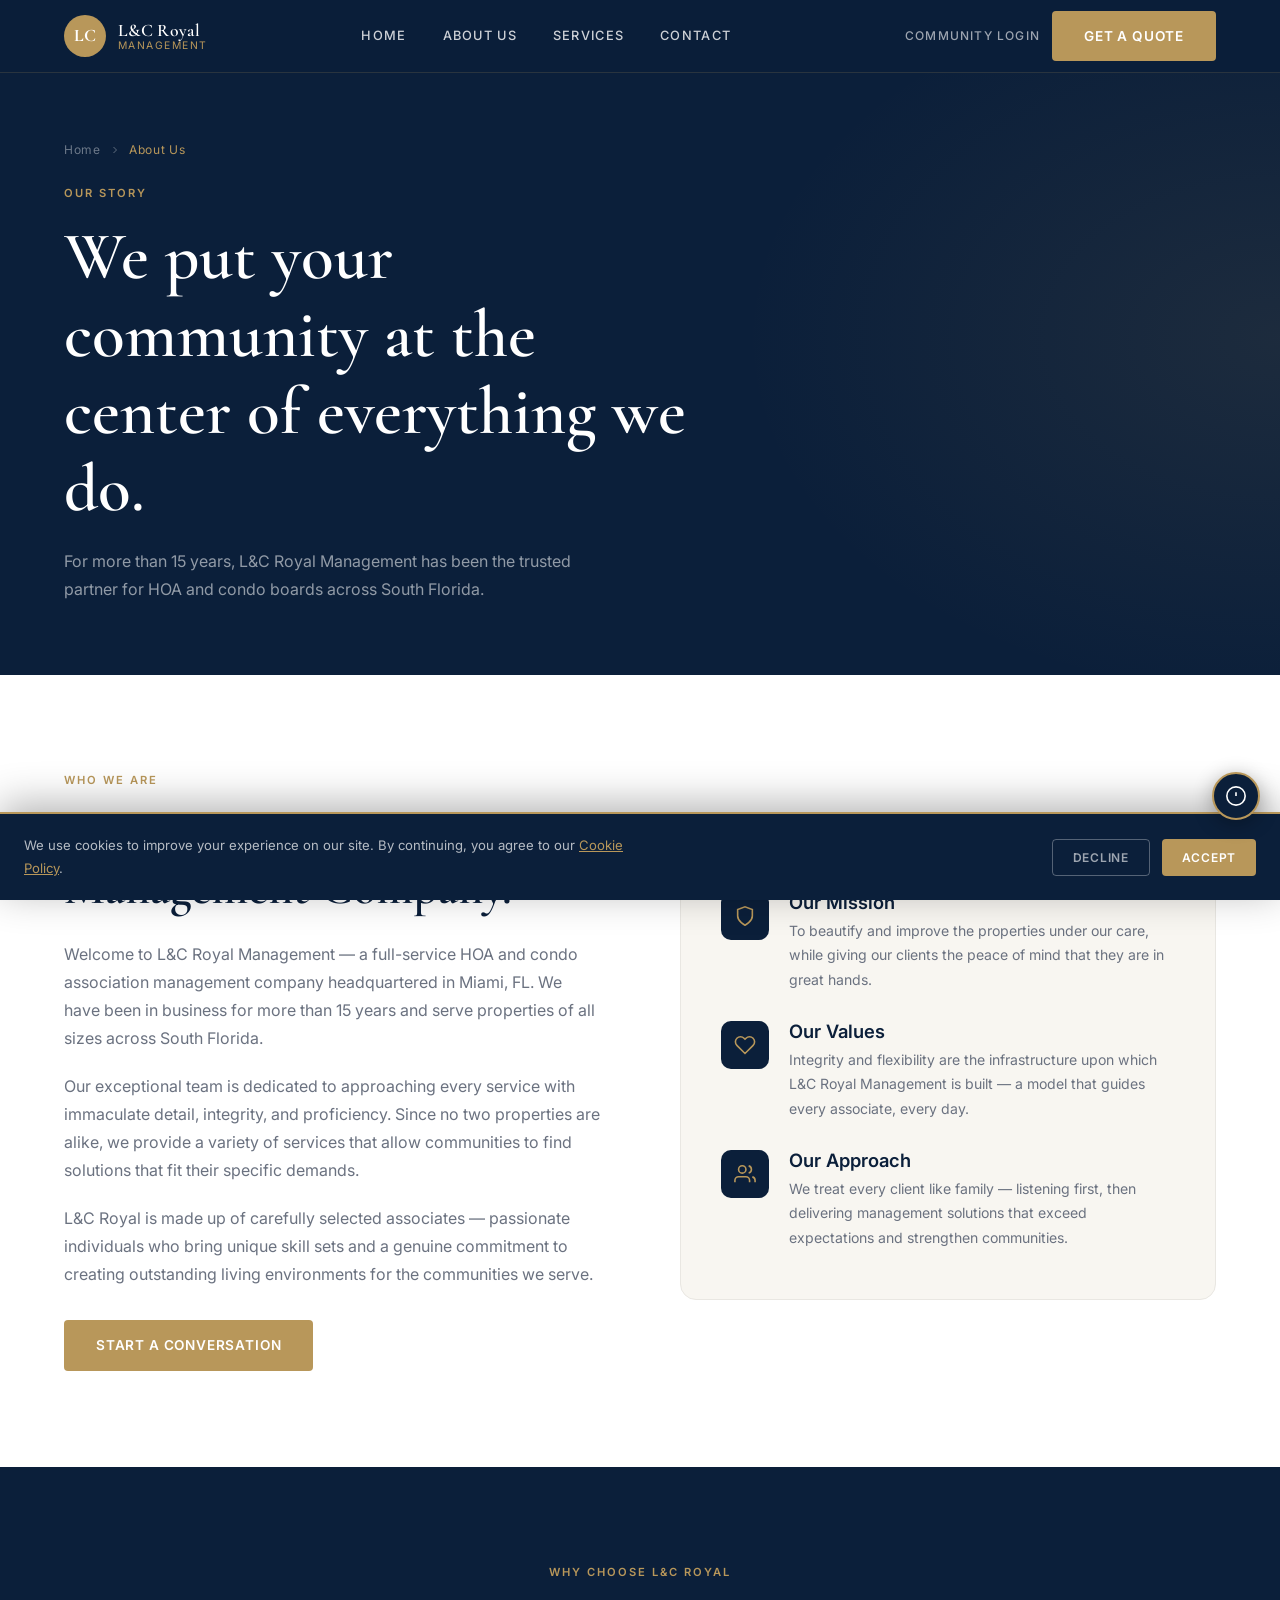
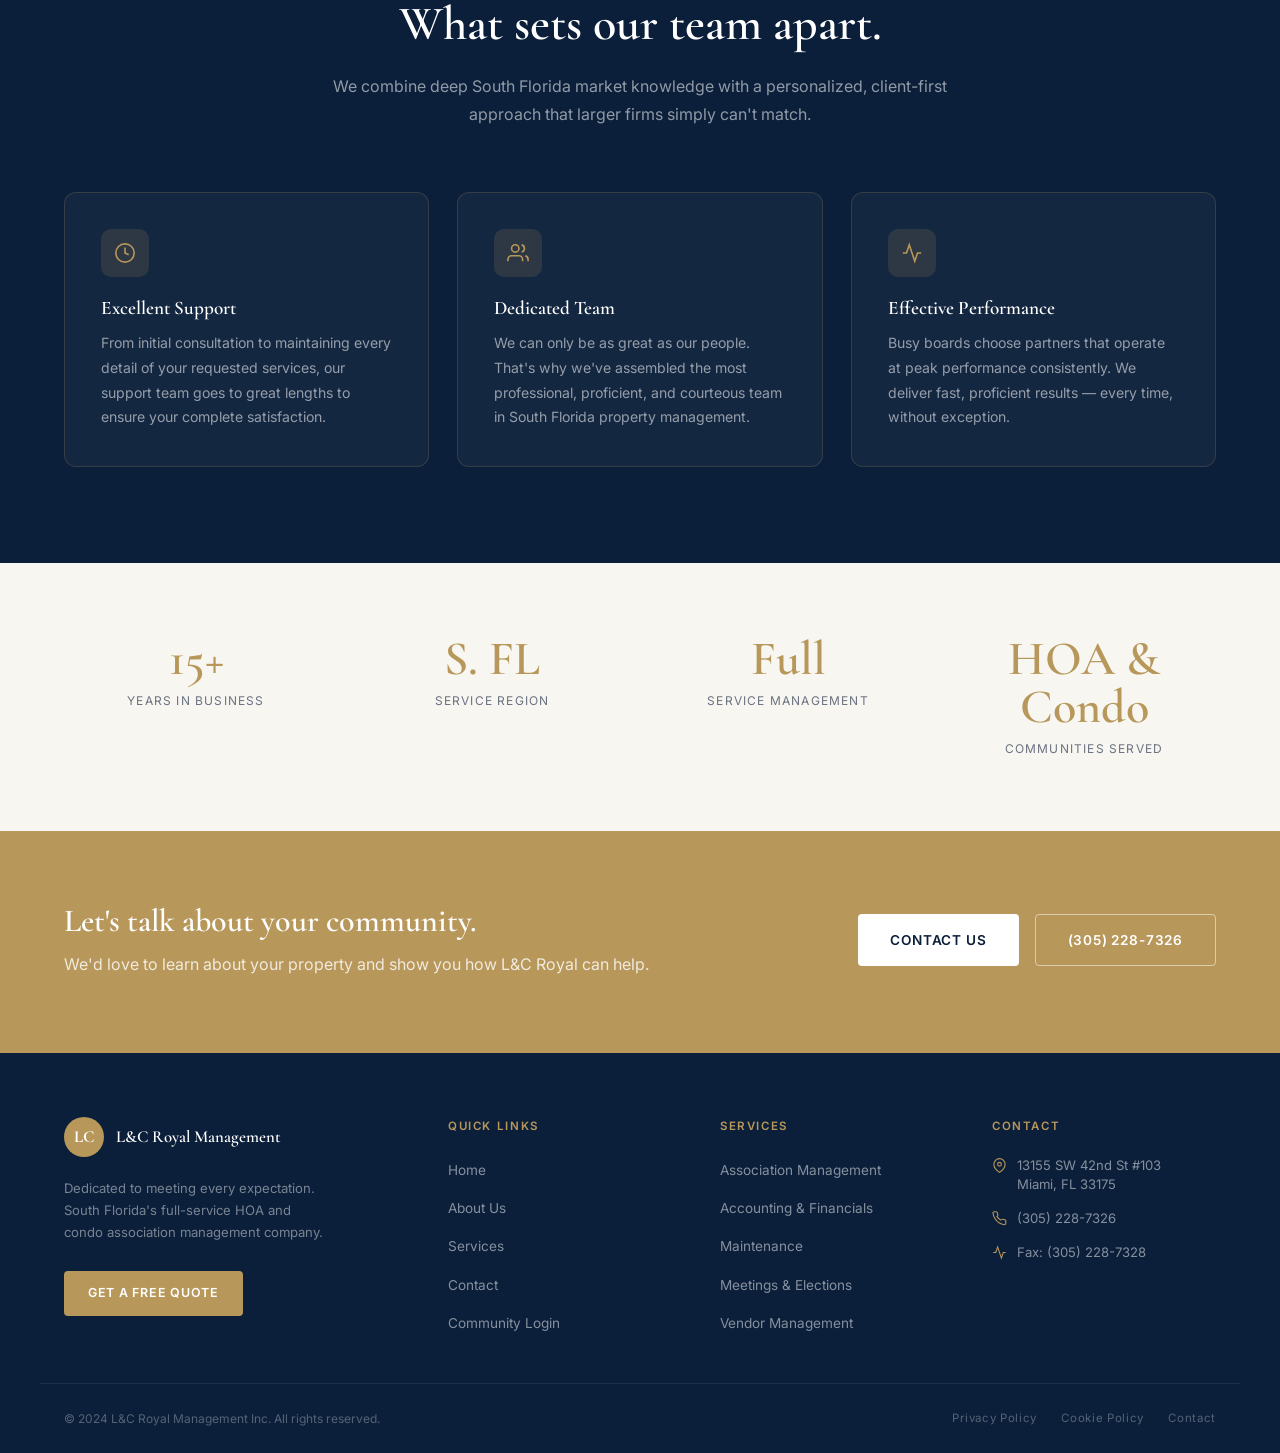
==== commit 8f8059dc: "Fix: Web3Forms, JSON-LD, OG image, ADA widget, mobile responsive grids - contact.html: Formspree → W" ====
--- a/about.html
+++ b/about.html
@@ -11,6 +11,36 @@
   <link rel="preconnect" href="https://fonts.gstatic.com" crossorigin />
   <link href="https://fonts.googleapis.com/css2?family=Cormorant+Garamond:ital,wght@0,400;0,600;0,700;1,400;1,600&family=Inter:wght@400;500;600&display=swap" rel="stylesheet" />
   <link rel="stylesheet" href="css/style.css" />
+  <script type="application/ld+json">
+  {
+    "@context": "https://schema.org",
+    "@type": "LocalBusiness",
+    "@id": "https://lcroyal.com/#business",
+    "name": "L&C Royal Management Inc.",
+    "url": "https://lcroyal.com",
+    "telephone": "+13052287326",
+    "faxNumber": "+13052287328",
+    "address": {
+      "@type": "PostalAddress",
+      "streetAddress": "13155 SW 42nd St Suite 103",
+      "addressLocality": "Miami",
+      "addressRegion": "FL",
+      "postalCode": "33175",
+      "addressCountry": "US"
+    },
+    "geo": {
+      "@type": "GeoCoordinates",
+      "latitude": 25.72950,
+      "longitude": -80.40937
+    },
+    "description": "Full-service HOA and condo association management company serving South Florida communities for over 15 years.",
+    "areaServed": "South Florida",
+    "serviceType": ["HOA Management", "Condo Association Management", "Property Management", "Community Accounting"],
+    "openingHours": "Mo-Fr 09:00-17:00",
+    "priceRange": "$$"
+  }
+  </script>
+  <meta property="og:image" content="https://lcroyal.com/images/lcroyal-og.svg" />
 </head>
 <body>
 
@@ -72,7 +102,7 @@
 <!-- WHO WE ARE -->
 <section style="background:var(--white);" aria-labelledby="who-heading">
   <div class="wrap">
-    <div style="display:grid; grid-template-columns:1fr 1fr; gap:80px; align-items:center;">
+    <div class="grid-2col">
       <div>
         <span class="eyebrow" style="display:block;margin-bottom:16px;">Who We Are</span>
         <h2 id="who-heading" style="color:var(--navy);margin-bottom:24px;">Florida's Premier Property Management Company.</h2>
@@ -124,7 +154,7 @@
       <h2 id="apart-heading" style="color:var(--white);margin-bottom:20px;">What sets our team apart.</h2>
       <p style="color:rgba(255,255,255,0.55);">We combine deep South Florida market knowledge with a personalized, client-first approach that larger firms simply can't match.</p>
     </div>
-    <div style="display:grid;grid-template-columns:repeat(3,1fr);gap:28px;">
+    <div class="grid-3col">
       <div style="background:rgba(255,255,255,0.04);border:1px solid rgba(184,151,90,0.2);border-radius:12px;padding:36px;">
         <div style="width:48px;height:48px;background:rgba(184,151,90,0.15);border-radius:10px;display:flex;align-items:center;justify-content:center;margin-bottom:20px;">
           <svg width="22" height="22" viewBox="0 0 24 24" fill="none" stroke="var(--gold)" stroke-width="1.75" aria-hidden="true"><circle cx="12" cy="12" r="10"/><polyline points="12 6 12 12 16 14"/></svg>
@@ -153,7 +183,7 @@
 <!-- STATS ROW -->
 <section style="background:var(--cream);padding:72px 0;" aria-label="Company milestones">
   <div class="wrap">
-    <div style="display:grid;grid-template-columns:repeat(4,1fr);gap:32px;text-align:center;">
+    <div class="grid-4col">
       <div>
         <div style="font-family:var(--font-display);font-size:3rem;font-weight:600;color:var(--gold);line-height:1;">15+</div>
         <div style="font-size:0.75rem;letter-spacing:0.1em;text-transform:uppercase;color:var(--gray);margin-top:8px;">Years in Business</div>
@@ -254,6 +284,19 @@
     <button id="cookie-accept" class="btn btn-gold" style="font-size:0.75rem;padding:10px 20px;">Accept</button>
   </div>
 </div>
+<!-- ADA ACCESSIBILITY WIDGET -->
+<div id="ada-widget" role="complementary" aria-label="Accessibility options">
+  <button id="ada-toggle" aria-label="Accessibility options" aria-expanded="false" aria-controls="ada-panel">
+    <svg viewBox="0 0 24 24" fill="none" stroke-width="1.75" aria-hidden="true"><circle cx="12" cy="12" r="10"/><path d="M12 8v4M12 16h.01"/></svg>
+  </button>
+  <div id="ada-panel" role="dialog" aria-label="Accessibility settings">
+    <h6>Accessibility</h6>
+    <button class="ada-btn" id="ada-hc">Toggle High Contrast</button>
+    <button class="ada-btn" id="ada-large">Toggle Large Text</button>
+    <button class="ada-btn" id="ada-motion">Reduce Motion</button>
+    <button class="ada-btn" id="ada-reset" style="color:var(--gold);border-color:var(--gold-lt);">Reset All</button>
+  </div>
+</div>
 <script src="js/main.js" defer></script>
 </body>
 </html>
--- a/css/style.css
+++ b/css/style.css
@@ -1050,3 +1050,110 @@
   .trust-divider { display: none; }
   .trust-inner { gap: 20px; }
 }
+
+/* =========================================
+   RESPONSIVE FIXES — Inline grid overrides
+   ========================================= */
+
+/* About page grids */
+.grid-2col { display: grid; grid-template-columns: 1fr 1fr; gap: 80px; align-items: center; }
+.grid-3col { display: grid; grid-template-columns: repeat(3,1fr); gap: 28px; }
+.grid-4col { display: grid; grid-template-columns: repeat(4,1fr); gap: 32px; text-align: center; }
+
+/* Services detail block */
+.svc-detail-block { display: grid; grid-template-columns: 280px 1fr; gap: 48px; align-items: start; }
+.svc-list-2col    { display: grid; grid-template-columns: 1fr 1fr; gap: 12px; }
+.svc-intro-grid   { display: grid; grid-template-columns: 1fr 1fr; gap: 80px; align-items: center; }
+
+@media (max-width: 900px) {
+  .grid-2col      { grid-template-columns: 1fr; gap: 48px; }
+  .svc-intro-grid { grid-template-columns: 1fr; gap: 40px; }
+  .svc-detail-block { grid-template-columns: 1fr; gap: 32px; }
+}
+
+@media (max-width: 768px) {
+  .grid-3col      { grid-template-columns: 1fr; }
+  .grid-4col      { grid-template-columns: 1fr 1fr; }
+  .svc-list-2col  { grid-template-columns: 1fr; }
+}
+
+@media (max-width: 480px) {
+  .grid-4col      { grid-template-columns: 1fr; }
+}
+
+/* =========================================
+   ADA / ACCESSIBILITY WIDGET
+   ========================================= */
+#ada-widget {
+  position: fixed;
+  bottom: 80px;
+  right: 20px;
+  z-index: 500;
+}
+#ada-toggle {
+  width: 48px;
+  height: 48px;
+  background: var(--navy);
+  border: 2px solid var(--gold);
+  border-radius: 50%;
+  display: flex;
+  align-items: center;
+  justify-content: center;
+  cursor: pointer;
+  box-shadow: 0 4px 20px rgba(0,0,0,0.3);
+  transition: var(--trans);
+}
+#ada-toggle:hover { background: var(--gold); }
+#ada-toggle svg { width: 22px; height: 22px; stroke: #fff; }
+#ada-panel {
+  display: none;
+  position: absolute;
+  bottom: 56px;
+  right: 0;
+  background: var(--white);
+  border: 1px solid var(--gray-lt);
+  border-radius: 12px;
+  padding: 20px;
+  width: 240px;
+  box-shadow: 0 8px 40px rgba(0,0,0,0.15);
+}
+#ada-panel.open { display: block; }
+#ada-panel h6 {
+  font-size: 0.72rem;
+  letter-spacing: 0.12em;
+  text-transform: uppercase;
+  color: var(--navy);
+  font-weight: 600;
+  margin-bottom: 14px;
+}
+.ada-btn {
+  width: 100%;
+  text-align: left;
+  padding: 10px 12px;
+  border-radius: 6px;
+  font-size: 0.82rem;
+  color: var(--text);
+  background: var(--cream);
+  margin-bottom: 6px;
+  border: 1px solid var(--gray-lt);
+  cursor: pointer;
+  transition: var(--trans);
+  display: block;
+  font-family: var(--font-body);
+}
+.ada-btn:hover { border-color: var(--gold); background: var(--white); }
+
+/* High-contrast mode */
+body.hc-mode {
+  filter: contrast(1.5) grayscale(0.2);
+}
+/* Large text mode */
+body.large-text { font-size: 20px; }
+/* Reduce motion */
+@media (prefers-reduced-motion: reduce) {
+  *, *::before, *::after { transition: none !important; animation: none !important; }
+}
+body.reduce-motion *, body.reduce-motion *::before, body.reduce-motion *::after {
+  transition: none !important;
+  animation: none !important;
+}
